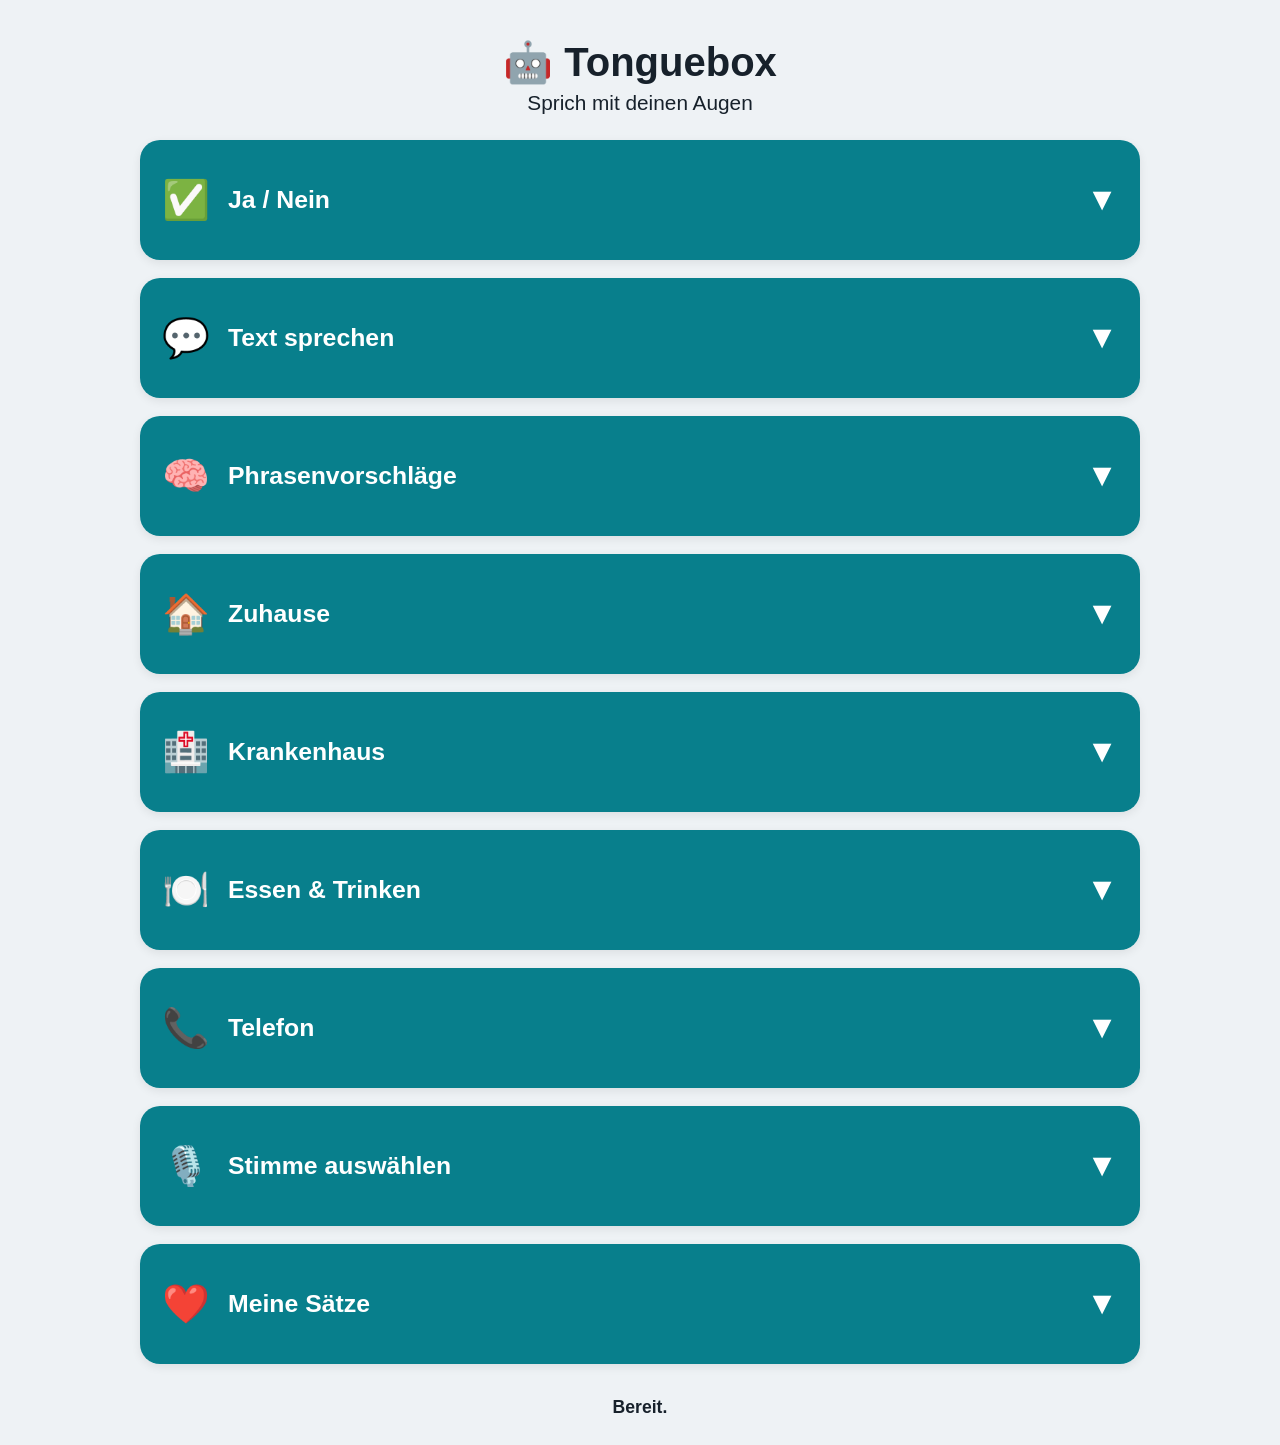
==== index.html @ 25cdd68d "Remove Tonguebox logo image from index.html Removed the Tonguebox logo image from the HTML." ====
<!DOCTYPE html>
<html lang="de">

<head>

<meta charset="UTF-8">

<meta name="viewport"
content="width=device-width, initial-scale=1.0, viewport-fit=cover">

<title>Tonguebox – Sprich mit deinen Augen</title>

<style>

* {
    box-sizing: border-box;
}

html {
    scroll-behavior: smooth;
}

body {
    margin: 0;
    padding: 12px;
    font-family: Arial, Helvetica, sans-serif;
    background: #eef2f5;
    color: #17212b;
}

main {
    max-width: 1000px;
    margin: auto;
}

h1 {
    text-align: center;
    font-size: 2.5rem;
    margin-bottom: 5px;
}

.subtitle {
    text-align: center;
    font-size: 1.3rem;
    margin-top: 0;
    margin-bottom: 25px;
}

button,
textarea,
select {
    font-family: inherit;
}

button {
    cursor: pointer;
}


/* =====================================
   ACCORDION
===================================== */

.accordion {
    margin-bottom: 18px;
    border-radius: 20px;
    overflow: hidden;
    background: white;
    box-shadow: 0 3px 10px rgba(0,0,0,0.08);
}

.accordion-toggle {
    width: 100%;
    min-height: 120px;

    display: flex;
    align-items: center;
    justify-content: space-between;

    gap: 15px;
    padding: 22px;

    border: none;

    background: #087f8c;
    color: white;

    font-size: 1.55rem;
    font-weight: bold;

    text-align: left;
}

.accordion-toggle.open {
    background: #065f69;
}

.accordion-left {
    display: flex;
    align-items: center;
    gap: 18px;
}

.accordion-icon {
    font-size: 2.4rem;
}

.accordion-arrow {
    font-size: 2rem;
    transition: transform 0.2s ease;
}

.accordion-toggle.open .accordion-arrow {
    transform: rotate(180deg);
}

.accordion-content {
    display: none;
    padding: 20px;
    background: white;
}

.accordion-content.open {
    display: block;
}


/* =====================================
   JA / NEIN
===================================== */

.yes-no {
    display: grid;
    grid-template-columns: 1fr 1fr;
    gap: 20px;
}

.yes,
.no {
    min-height: 150px;

    border: none;
    border-radius: 20px;

    color: white;

    font-size: 2.5rem;
    font-weight: bold;
}

.yes {
    background: #198754;
}

.no {
    background: #c62828;
}


/* =====================================
   TEXT
===================================== */

textarea {
    width: 100%;
    min-height: 175px;

    padding: 18px;

    border: 3px solid #555;
    border-radius: 16px;

    font-size: 1.5rem;
}


/* =====================================
   BUTTONS
===================================== */

.big-button {
    width: 100%;
    min-height: 100px;

    margin-top: 16px;
    padding: 18px;

    border: none;
    border-radius: 16px;

    background: #0066cc;
    color: white;

    font-size: 1.5rem;
    font-weight: bold;
}

.action-grid {
    display: grid;

    grid-template-columns:
        repeat(auto-fit,minmax(200px,1fr));

    gap: 15px;
    margin-top: 15px;
}

.action-grid button {
    min-height: 85px;

    border: none;
    border-radius: 15px;

    background: #0066cc;
    color: white;

    font-size: 1.15rem;
    font-weight: bold;
}


/* =====================================
   PHRASE BUTTONS
===================================== */

.phrase-grid {
    display: grid;

    grid-template-columns:
        repeat(auto-fit,minmax(220px,1fr));

    gap: 16px;
}

.phrase-button {
    min-height: 105px;

    padding: 18px;

    border: none;
    border-radius: 16px;

    background: #5b3cc4;
    color: white;

    font-size: 1.2rem;
    font-weight: bold;
}


/* =====================================
   PHRASENVORSCHLÄGE
===================================== */

.topic-grid {
    display: grid;

    grid-template-columns:
        repeat(auto-fit,minmax(220px,1fr));

    gap: 18px;
}

.topic-button {
    min-height: 120px;

    padding: 20px;

    border: none;
    border-radius: 18px;

    background: #8b2fc9;
    color: white;

    font-size: 1.35rem;
    font-weight: bold;
}

.topic-button.active {
    outline: 6px solid #ffd400;
}

.suggestion-area {
    margin-top: 25px;
    padding-top: 20px;

    border-top: 3px solid #ddd;
}

.suggestion-heading {
    font-size: 1.4rem;
    margin-bottom: 15px;
}


/* =====================================
   STIMME
===================================== */

select {
    width: 100%;
    min-height: 75px;

    padding: 15px;

    font-size: 1.2rem;

    border: 3px solid #555;
    border-radius: 15px;

    background: white;
}


/* =====================================
   GESPEICHERTE SÄTZE
===================================== */

.saved-button {
    background: #7349c6;
}

.delete-button {
    width: 100%;
    min-height: 65px;

    margin-top: 8px;

    border: none;
    border-radius: 14px;

    background: #b71c1c;
    color: white;

    font-size: 1rem;
    font-weight: bold;
}


/* =====================================
   FOKUS / BLICKERFASSUNG
===================================== */

button:focus-visible,
textarea:focus-visible,
select:focus-visible {

    outline: 7px solid #ffd400;
    outline-offset: 5px;
}


/* =====================================
   STATUS
===================================== */

#status {
    padding: 15px;
    margin-top: 15px;

    font-size: 1.1rem;
    font-weight: bold;

    text-align: center;
}


/* =====================================
   IPHONE
===================================== */

@media(max-width:650px) {

    body {
        padding: 8px;
    }

    h1 {
        font-size: 2rem;
    }

    .accordion-toggle {
        min-height: 125px;
        padding: 18px;
    }

    .accordion-icon {
        font-size: 2.2rem;
    }

    .phrase-grid,
    .topic-grid {
        grid-template-columns: 1fr;
    }

    .yes,
    .no {
        min-height: 135px;
        font-size: 2.2rem;
    }

    .topic-button {
        min-height: 120px;
        font-size: 1.4rem;
    }

}

</style>

</head>


<body>

<main>

<h1>🤖 Tonguebox</h1>

<p class="subtitle">
Sprich mit deinen Augen
</p>


<!-- =====================================
     JA / NEIN
===================================== -->

<section class="accordion">

<button
type="button"
class="accordion-toggle"
data-target="yesno"
aria-expanded="false">

<span class="accordion-left">

<span class="accordion-icon">✅</span>

<span>Ja / Nein</span>

</span>

<span class="accordion-arrow">▼</span>

</button>


<div
id="yesno"
class="accordion-content">

<div class="yes-no">

<button
type="button"
class="yes"
onclick="speak('Ja')">

JA

</button>

<button
type="button"
class="no"
onclick="speak('Nein')">

NEIN

</button>

</div>

</div>

</section>


<!-- =====================================
     TEXT SPRECHEN
===================================== -->

<section class="accordion">

<button
type="button"
class="accordion-toggle"
data-target="textbereich"
aria-expanded="false">

<span class="accordion-left">

<span class="accordion-icon">💬</span>

<span>Text sprechen</span>

</span>

<span class="accordion-arrow">▼</span>

</button>


<div
id="textbereich"
class="accordion-content">


<textarea
id="speechText"
placeholder="Hier deinen Text schreiben ..."
aria-label="Text zum Sprechen">
</textarea>


<button
type="button"
id="speakButton"
class="big-button">

🔊 Vorlesen

</button>


<div class="action-grid">

<button
type="button"
id="stopButton">

⏹ Stoppen

</button>

<button
type="button"
id="clearButton">

🗑 Text löschen

</button>

<button
type="button"
id="saveButton">

💾 Satz speichern

</button>

</div>

</div>

</section>


<!-- =====================================
     EIGENE KATEGORIE:
     PHRASENVORSCHLÄGE
===================================== -->

<section class="accordion">

<button
type="button"
class="accordion-toggle"
data-target="phrases"
aria-expanded="false">

<span class="accordion-left">

<span class="accordion-icon">🧠</span>

<span>Phrasenvorschläge</span>

</span>

<span class="accordion-arrow">▼</span>

</button>


<div
id="phrases"
class="accordion-content">


<div class="topic-grid">

<button
type="button"
class="topic-button"
data-topic="kaffee">

☕ Kaffee

</button>


<button
type="button"
class="topic-button"
data-topic="trinken">

🥤 Trinken

</button>


<button
type="button"
class="topic-button"
data-topic="essen">

🍽️ Essen

</button>


<button
type="button"
class="topic-button"
data-topic="schmerzen">

🏥 Schmerzen

</button>


<button
type="button"
class="topic-button"
data-topic="toilette">

🚻 WC

</button>


<button
type="button"
class="topic-button"
data-topic="hilfe">

🆘 Hilfe

</button>


<button
type="button"
class="topic-button"
data-topic="telefon">

📞 Telefon

</button>


<button
type="button"
class="topic-button"
data-topic="rollstuhl">

♿ Rollstuhl

</button>


<button
type="button"
class="topic-button"
data-topic="ruhe">

😴 Ruhe

</button>


<button
type="button"
class="topic-button"
data-topic="medikamente">

💊 Medikamente

</button>

</div>


<div
class="suggestion-area">

<div
id="suggestionHeading"
class="suggestion-heading">

Wähle oben ein Thema aus.

</div>


<div
id="phraseSuggestions"
class="phrase-grid">
</div>

</div>

</div>

</section>


<!-- =====================================
     ZUHAUSE
===================================== -->

<section class="accordion">

<button
type="button"
class="accordion-toggle"
data-target="home"
aria-expanded="false">

<span class="accordion-left">

<span class="accordion-icon">🏠</span>

<span>Zuhause</span>

</span>

<span class="accordion-arrow">▼</span>

</button>


<div
id="home"
class="accordion-content">

<div class="phrase-grid">

<button
type="button"
class="phrase-button"
onclick="speak('Hallo.')">
Hallo
</button>

<button
type="button"
class="phrase-button"
onclick="speak('Wie geht es dir?')">
Wie geht es dir?
</button>

<button
type="button"
class="phrase-button"
onclick="speak('Kannst du mir bitte helfen?')">
Bitte helfen
</button>

<button
type="button"
class="phrase-button"
onclick="speak('Ich möchte etwas trinken.')">
Ich möchte trinken
</button>

<button
type="button"
class="phrase-button"
onclick="speak('Ich möchte mich ausruhen.')">
Ich möchte mich ausruhen
</button>

<button
type="button"
class="phrase-button"
onclick="speak('Danke.')">
Danke
</button>

</div>

</div>

</section>


<!-- =====================================
     KRANKENHAUS
===================================== -->

<section class="accordion">

<button
type="button"
class="accordion-toggle"
data-target="hospital"
aria-expanded="false">

<span class="accordion-left">

<span class="accordion-icon">🏥</span>

<span>Krankenhaus</span>

</span>

<span class="accordion-arrow">▼</span>

</button>


<div
id="hospital"
class="accordion-content">

<div class="phrase-grid">

<button
type="button"
class="phrase-button"
onclick="speak('Ich kann nicht sprechen und kommuniziere über dieses Gerät.')">

Ich kann nicht sprechen

</button>

<button
type="button"
class="phrase-button"
onclick="speak('Bitte geben Sie mir Zeit zum Antworten.')">

Bitte geben Sie mir Zeit

</button>

<button
type="button"
class="phrase-button"
onclick="speak('Ich brauche Hilfe.')">

Ich brauche Hilfe

</button>

<button
type="button"
class="phrase-button"
onclick="speak('Ich habe Schmerzen.')">

Ich habe Schmerzen

</button>

<button
type="button"
class="phrase-button"
onclick="speak('Bitte erklären Sie mir, was Sie machen.')">

Bitte erklären

</button>

</div>

</div>

</section>


<!-- =====================================
     ESSEN / TRINKEN
===================================== -->

<section class="accordion">

<button
type="button"
class="accordion-toggle"
data-target="food"
aria-expanded="false">

<span class="accordion-left">

<span class="accordion-icon">🍽️</span>

<span>Essen & Trinken</span>

</span>

<span class="accordion-arrow">▼</span>

</button>


<div
id="food"
class="accordion-content">

<div class="phrase-grid">

<button
type="button"
class="phrase-button"
onclick="speak('Ich möchte etwas essen.')">

Ich möchte essen

</button>

<button
type="button"
class="phrase-button"
onclick="speak('Ich möchte etwas trinken.')">

Ich möchte trinken

</button>

<button
type="button"
class="phrase-button"
onclick="speak('Ich habe Hunger.')">

Ich habe Hunger

</button>

<button
type="button"
class="phrase-button"
onclick="speak('Ich habe Durst.')">

Ich habe Durst

</button>

<button
type="button"
class="phrase-button"
onclick="speak('Ich bin fertig.')">

Ich bin fertig

</button>

</div>

</div>

</section>


<!-- =====================================
     TELEFON
===================================== -->

<section class="accordion">

<button
type="button"
class="accordion-toggle"
data-target="phone"
aria-expanded="false">

<span class="accordion-left">

<span class="accordion-icon">📞</span>

<span>Telefon</span>

</span>

<span class="accordion-arrow">▼</span>

</button>


<div
id="phone"
class="accordion-content">

<div class="phrase-grid">

<button
type="button"
class="phrase-button"
onclick="speak('Ich kommuniziere über eine Sprachausgabe.')">

Ich nutze eine Sprachausgabe

</button>

<button
type="button"
class="phrase-button"
onclick="speak('Bitte warten Sie, während ich meine Antwort schreibe.')">

Bitte warten

</button>

<button
type="button"
class="phrase-button"
onclick="speak('Bitte sprechen Sie langsamer.')">

Bitte langsamer

</button>

<button
type="button"
class="phrase-button"
onclick="speak('Bitte wiederholen Sie das.')">

Bitte wiederholen

</button>

</div>

</div>

</section>


<!-- =====================================
     STIMME
===================================== -->

<section class="accordion">

<button
type="button"
class="accordion-toggle"
data-target="voice"
aria-expanded="false">

<span class="accordion-left">

<span class="accordion-icon">🎙️</span>

<span>Stimme auswählen</span>

</span>

<span class="accordion-arrow">▼</span>

</button>


<div
id="voice"
class="accordion-content">

<select
id="voiceSelect"
aria-label="Stimme auswählen">

<option>
Stimmen werden geladen ...
</option>

</select>

</div>

</section>


<!-- =====================================
     MEINE SÄTZE
===================================== -->

<section class="accordion">

<button
type="button"
class="accordion-toggle"
data-target="saved"
aria-expanded="false">

<span class="accordion-left">

<span class="accordion-icon">❤️</span>

<span>Meine Sätze</span>

</span>

<span class="accordion-arrow">▼</span>

</button>


<div
id="saved"
class="accordion-content">

<div
id="savedSentences"
class="phrase-grid">
</div>

</div>

</section>


<div
id="status"
role="status"
aria-live="polite">

Bereit.

</div>

</main>


<script>

/* =====================================
   ELEMENTE
===================================== */

const textField =
    document.getElementById("speechText");

const voiceSelect =
    document.getElementById("voiceSelect");

const status =
    document.getElementById("status");

const phraseSuggestions =
    document.getElementById("phraseSuggestions");

const suggestionHeading =
    document.getElementById("suggestionHeading");

let voices = [];


/* =====================================
   GEÖFFNETEN BEREICH ZENTRIEREN
===================================== */

function centerSection(section) {

    setTimeout(function() {

        section.scrollIntoView({
            behavior: "smooth",
            block: "center"
        });

    }, 180);

}


/* =====================================
   ACCORDION
===================================== */

document
.querySelectorAll(".accordion-toggle")
.forEach(function(button) {

    button.addEventListener(
        "click",
        function() {

            const target =
                document.getElementById(
                    button.dataset.target
                );

            const section =
                button.closest(".accordion");

            const alreadyOpen =
                target.classList.contains("open");


            document
            .querySelectorAll(".accordion-content")
            .forEach(function(content) {

                content.classList.remove("open");

            });


            document
            .querySelectorAll(".accordion-toggle")
            .forEach(function(toggle) {

                toggle.classList.remove("open");

                toggle.setAttribute(
                    "aria-expanded",
                    "false"
                );

            });


            if(!alreadyOpen) {

                target.classList.add("open");

                button.classList.add("open");

                button.setAttribute(
                    "aria-expanded",
                    "true"
                );

                centerSection(section);

            }

        }
    );

});


/* =====================================
   STIMMEN
===================================== */

function loadVoices() {

    voices =
        window.speechSynthesis.getVoices();

    voiceSelect.innerHTML = "";


    if(voices.length === 0) {

        const option =
            document.createElement("option");

        option.textContent =
            "Noch keine Stimmen verfügbar";

        voiceSelect.appendChild(option);

        return;

    }


    voices.forEach(function(voice) {

        const option =
            document.createElement("option");

        option.value =
            voice.voiceURI;

        option.textContent =
            voice.name +
            " – " +
            voice.lang;

        voiceSelect.appendChild(option);

    });


    const savedVoice =
        localStorage.getItem(
            "tongueboxVoice"
        );


    if(savedVoice) {

        voiceSelect.value =
            savedVoice;

    }

}


window.speechSynthesis.onvoiceschanged =
    loadVoices;

loadVoices();

setTimeout(loadVoices,500);
setTimeout(loadVoices,1500);


voiceSelect.addEventListener(
"change",
function() {

    localStorage.setItem(
        "tongueboxVoice",
        voiceSelect.value
    );

});


/* =====================================
   SPRECHEN
===================================== */

function speak(text) {

    if(!text || !text.trim()) {

        status.textContent =
            "Bitte zuerst Text eingeben.";

        return;

    }


    window.speechSynthesis.cancel();


    const utterance =
        new SpeechSynthesisUtterance(text);


    const selectedVoice =
        voices.find(function(voice) {

            return (
                voice.voiceURI ===
                voiceSelect.value
            );

        });


    if(selectedVoice) {

        utterance.voice =
            selectedVoice;

        utterance.lang =
            selectedVoice.lang;

    }


    window.speechSynthesis.speak(
        utterance
    );


    status.textContent =
        "🔊 Tonguebox spricht.";

}


/* =====================================
   PHRASEN-DATEN
===================================== */

const phraseTopics = {

    kaffee: {
        title: "☕ Kaffee",
        phrases: [
            "Ich möchte einen Kaffee.",
            "Bitte mit Milch.",
            "Bitte ohne Milch.",
            "Bitte mit Zucker.",
            "Bitte ohne Zucker.",
            "Noch einen Kaffee bitte.",
            "Der Kaffee ist zu heiß.",
            "Der Kaffee ist zu kalt."
        ]
    },

    trinken: {
        title: "🥤 Trinken",
        phrases: [
            "Ich möchte etwas trinken.",
            "Ich habe Durst.",
            "Ich möchte Wasser.",
            "Ich möchte einen Saft.",
            "Ich möchte einen Tee.",
            "Bitte noch etwas zu trinken.",
            "Nein danke, ich habe genug."
        ]
    },

    essen: {
        title: "🍽️ Essen",
        phrases: [
            "Ich möchte etwas essen.",
            "Ich habe Hunger.",
            "Was gibt es zu essen?",
            "Bitte noch etwas.",
            "Das schmeckt gut.",
            "Nein danke.",
            "Ich bin fertig."
        ]
    },

    schmerzen: {
        title: "🏥 Schmerzen",
        phrases: [
            "Ich habe Schmerzen.",
            "Die Schmerzen sind stark.",
            "Die Schmerzen sind leicht.",
            "Bitte helfen Sie mir.",
            "Bitte fragen Sie mich, wo es weh tut.",
            "Ich brauche eine Pause."
        ]
    },

    toilette: {
        title: "🚻 WC",
        phrases: [
            "Ich muss auf die Toilette.",
            "Bitte helfen Sie mir zur Toilette.",
            "Ich brauche Hilfe beim WC.",
            "Wo ist die Toilette?",
            "Bitte warten Sie einen Moment."
        ]
    },

    hilfe: {
        title: "🆘 Hilfe",
        phrases: [
            "Ich brauche Hilfe.",
            "Kannst du mir bitte helfen?",
            "Bitte komm zu mir.",
            "Ich brauche Unterstützung.",
            "Bitte warten Sie einen Moment."
        ]
    },

    telefon: {
        title: "📞 Telefon",
        phrases: [
            "Ich möchte telefonieren.",
            "Ich kommuniziere über eine Sprachausgabe.",
            "Bitte warten Sie, während ich meine Antwort schreibe.",
            "Bitte sprechen Sie langsamer.",
            "Bitte wiederholen Sie das.",
            "Danke für Ihre Geduld."
        ]
    },

    rollstuhl: {
        title: "♿ Rollstuhl",
        phrases: [
            "Ich brauche meinen Rollstuhl.",
            "Bitte stellen Sie meinen Rollstuhl näher.",
            "Bitte helfen Sie mir beim Rollstuhl.",
            "Ich möchte mit dem Rollstuhl fahren.",
            "Bitte ändern Sie meine Position."
        ]
    },

    ruhe: {
        title: "😴 Ruhe",
        phrases: [
            "Ich bin müde.",
            "Ich brauche eine Pause.",
            "Ich möchte mich ausruhen.",
            "Bitte lassen Sie mich kurz in Ruhe.",
            "Ich möchte schlafen."
        ]
    },

    medikamente: {
        title: "💊 Medikamente",
        phrases: [
            "Ich brauche meine Medikamente.",
            "Wann bekomme ich meine Medikamente?",
            "Bitte erklären Sie mir dieses Medikament.",
            "Habe ich meine Medikamente schon bekommen?",
            "Bitte warten Sie einen Moment."
        ]
    }

};


/* =====================================
   THEMA AUSWÄHLEN
===================================== */

document
.querySelectorAll(".topic-button")
.forEach(function(button) {

    button.addEventListener(
        "click",
        function() {

            document
            .querySelectorAll(".topic-button")
            .forEach(function(item) {

                item.classList.remove("active");

            });


            button.classList.add("active");


            const topicName =
                button.dataset.topic;


            showPhraseSuggestions(
                topicName
            );

        }
    );

});


/* =====================================
   PHRASEN ANZEIGEN
===================================== */

function showPhraseSuggestions(topicName) {

    const topic =
        phraseTopics[topicName];


    if(!topic) {
        return;
    }


    suggestionHeading.textContent =
        topic.title +
        " – passende Sätze";


    phraseSuggestions.innerHTML = "";


    topic.phrases.forEach(
    function(sentence) {

        const button =
            document.createElement("button");


        button.type =
            "button";

        button.className =
            "phrase-button";

        button.textContent =
            sentence;


        button.addEventListener(
            "click",
            function() {

                speak(sentence);

            }
        );


        phraseSuggestions.appendChild(
            button
        );

    });


    setTimeout(function() {

        suggestionHeading.scrollIntoView({
            behavior: "smooth",
            block: "center"
        });

    },120);

}


/* =====================================
   TEXT VORLESEN
===================================== */

document
.getElementById("speakButton")
.addEventListener(
"click",
function() {

    speak(
        textField.value
    );

});


/* =====================================
   STOPP
===================================== */

document
.getElementById("stopButton")
.addEventListener(
"click",
function() {

    window.speechSynthesis.cancel();

    status.textContent =
        "⏹ Sprachausgabe gestoppt.";

});


/* =====================================
   TEXT LÖSCHEN
===================================== */

document
.getElementById("clearButton")
.addEventListener(
"click",
function() {

    textField.value = "";

    status.textContent =
        "🗑 Text gelöscht.";

});


/* =====================================
   SÄTZE SPEICHERN
===================================== */

function getSavedSentences() {

    try {

        return JSON.parse(

            localStorage.getItem(
                "tongueboxSentences"
            ) || "[]"

        );

    }

    catch(error) {

        return [];

    }

}


document
.getElementById("saveButton")
.addEventListener(
"click",
function() {

    const text =
        textField.value.trim();


    if(!text) {

        status.textContent =
            "Bitte zuerst einen Satz eingeben.";

        return;

    }


    const sentences =
        getSavedSentences();


    if(!sentences.includes(text)) {

        sentences.push(text);


        localStorage.setItem(
            "tongueboxSentences",
            JSON.stringify(sentences)
        );


        status.textContent =
            "💾 Satz gespeichert.";

    }

    else {

        status.textContent =
            "Dieser Satz ist bereits gespeichert.";

    }


    showSavedSentences();

});


/* =====================================
   GESPEICHERTE SÄTZE ANZEIGEN
===================================== */

function showSavedSentences() {

    const area =
        document.getElementById(
            "savedSentences"
        );


    area.innerHTML = "";


    const sentences =
        getSavedSentences();


    if(sentences.length === 0) {

        const info =
            document.createElement("p");


        info.textContent =
            "Noch keine eigenen Sätze gespeichert.";


        area.appendChild(info);

        return;

    }


    sentences.forEach(
    function(sentence,index) {

        const wrapper =
            document.createElement("div");


        const speakButton =
            document.createElement("button");


        speakButton.type =
            "button";

        speakButton.className =
            "phrase-button saved-button";

        speakButton.textContent =
            sentence;


        speakButton.addEventListener(
        "click",
        function() {

            speak(sentence);

        });


        const deleteButton =
            document.createElement("button");


        deleteButton.type =
            "button";

        deleteButton.className =
            "delete-button";

        deleteButton.textContent =
            "🗑 Löschen";


        deleteButton.addEventListener(
        "click",
        function() {

            const list =
                getSavedSentences();


            list.splice(
                index,
                1
            );


            localStorage.setItem(
                "tongueboxSentences",
                JSON.stringify(list)
            );


            showSavedSentences();

        });


        wrapper.appendChild(
            speakButton
        );

        wrapper.appendChild(
            deleteButton
        );


        area.appendChild(
            wrapper
        );

    });

}


/* =====================================
   START
===================================== */

showSavedSentences();

</script>

</body>

</html>
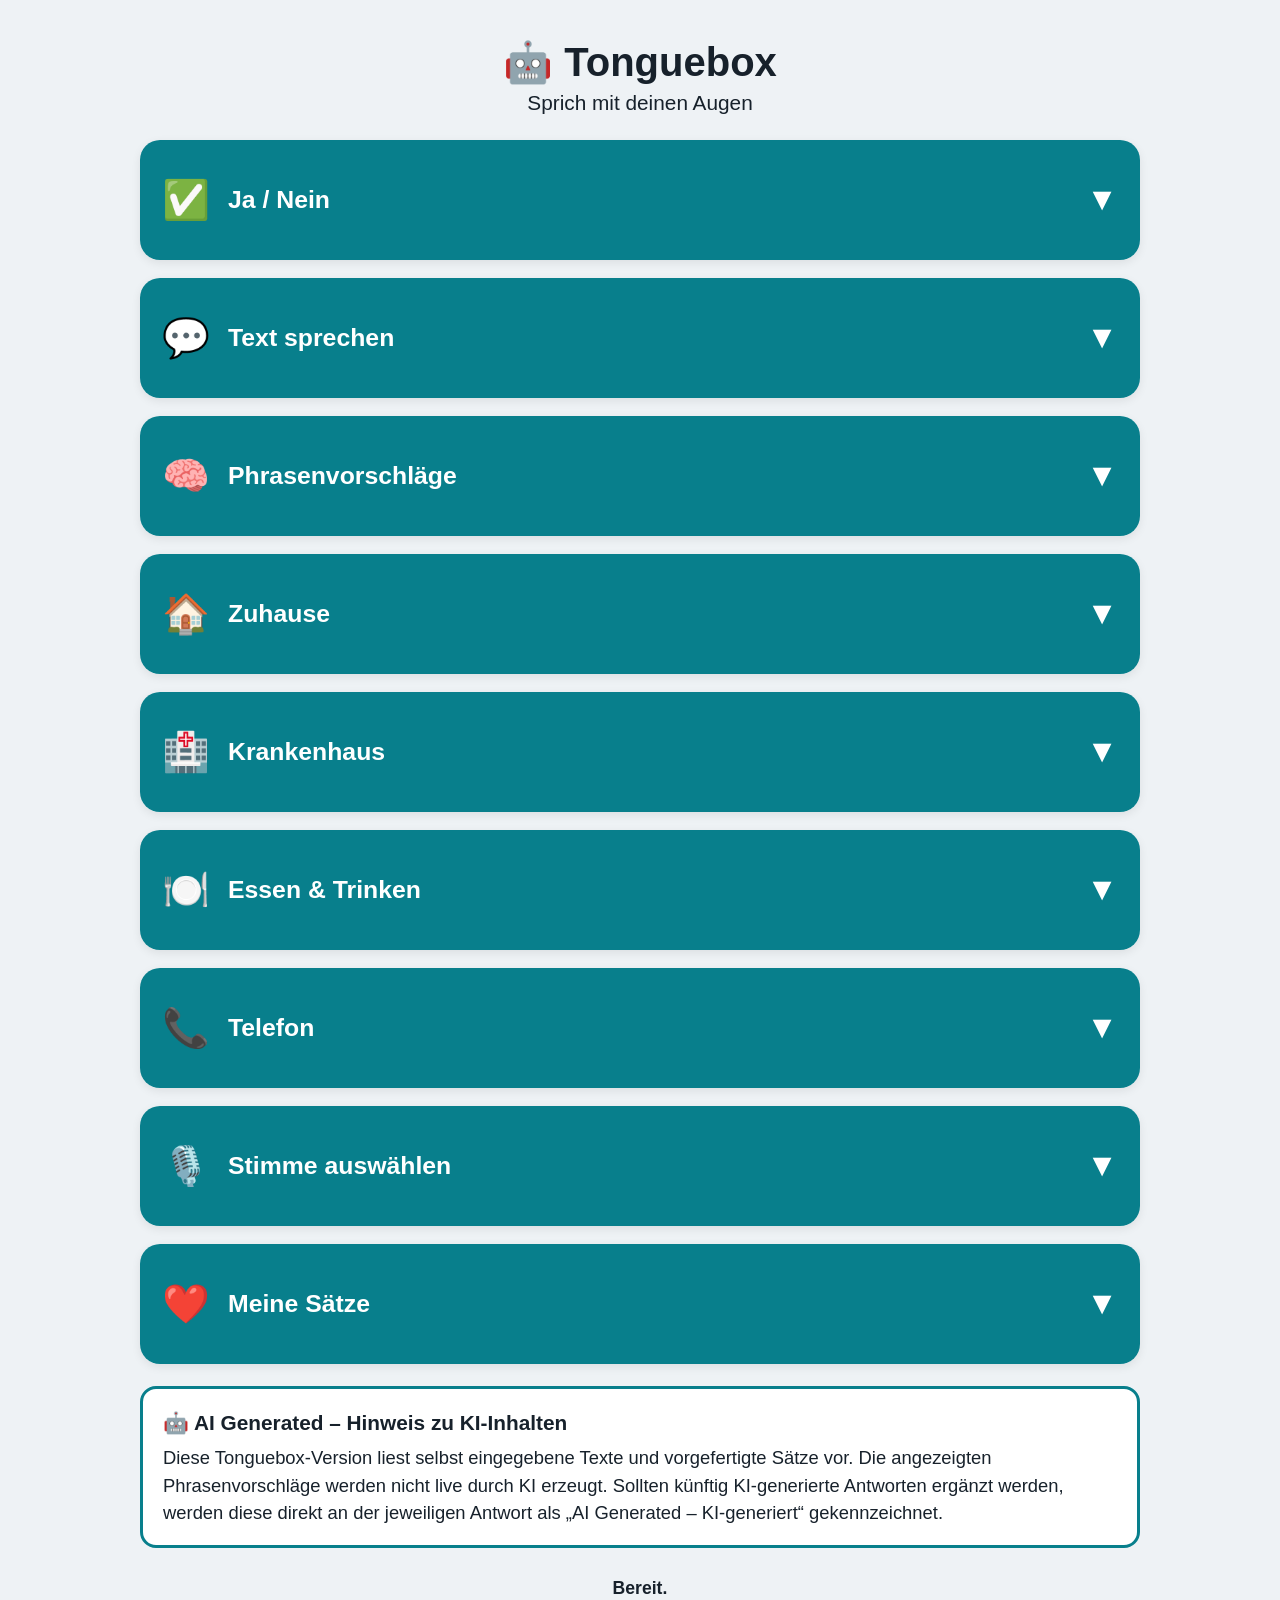
==== commit d30aeab7: "Add files via upload" ====
--- a/index.html
+++ b/index.html
@@ -406,6 +406,20 @@
 
 }
 
+
+/* KI-Transparenz: gut lesbar, auch mit Blicksteuerung */
+.ai-transparency {
+    margin: 22px 0 12px;
+    padding: 18px 20px;
+    border: 3px solid #087f8c;
+    border-radius: 16px;
+    background: #fff;
+    font-size: 1.15rem;
+    line-height: 1.5;
+}
+.ai-transparency strong { display: block; font-size: 1.3rem; margin-bottom: 6px; }
+.ai-transparency p { margin: 0; }
+
 </style>
 
 </head>
@@ -1119,6 +1133,13 @@
 
 </section>
 
+
+
+<!-- Transparenzhinweis: Diese HTML-Version erzeugt keine KI-Antworten. -->
+<aside class="ai-transparency" aria-label="Hinweis zu künstlicher Intelligenz">
+  <strong>🤖 AI Generated – Hinweis zu KI-Inhalten</strong>
+  <p>Diese Tonguebox-Version liest selbst eingegebene Texte und vorgefertigte Sätze vor. Die angezeigten Phrasenvorschläge werden nicht live durch KI erzeugt. Sollten künftig KI-generierte Antworten ergänzt werden, werden diese direkt an der jeweiligen Antwort als „AI Generated – KI-generiert“ gekennzeichnet.</p>
+</aside>
 
 <div
 id="status"
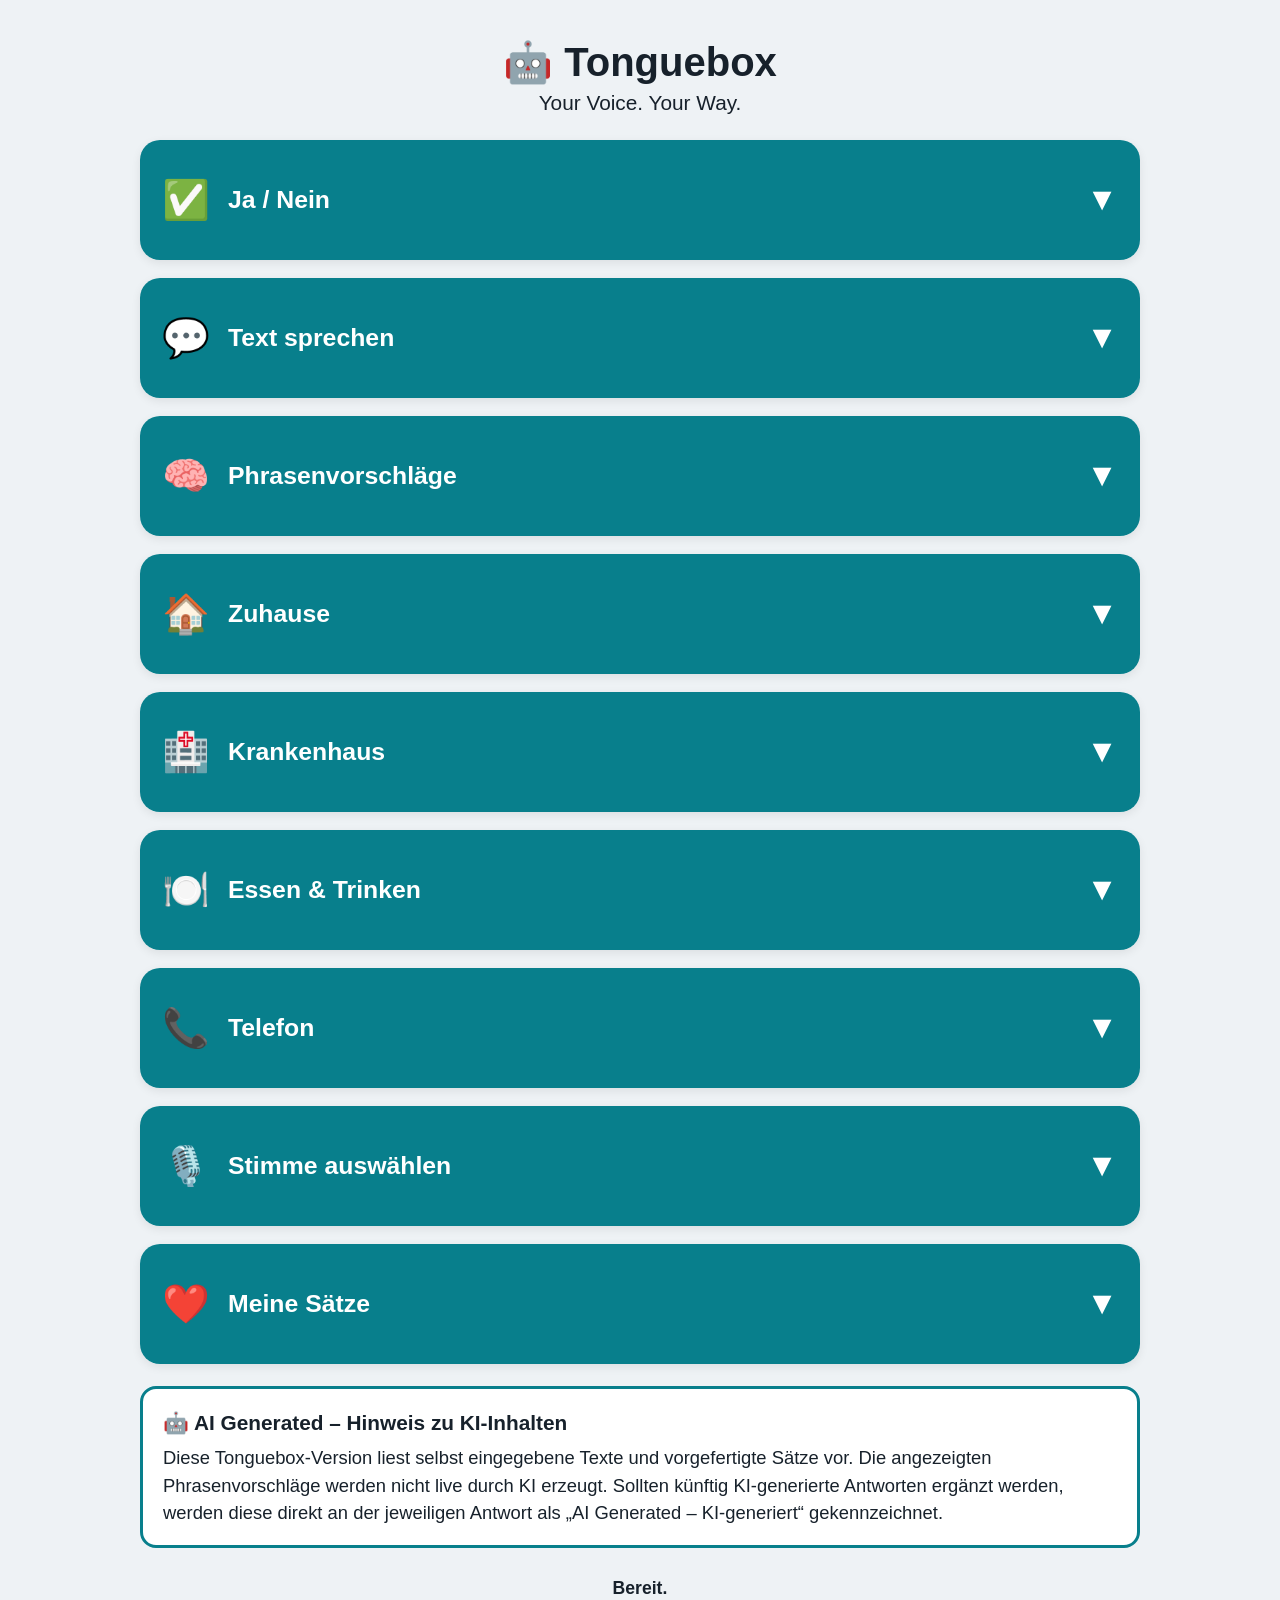
==== commit a0e1043a: "Update title and subtitle in index.html" ====
--- a/index.html
+++ b/index.html
@@ -8,7 +8,7 @@
 <meta name="viewport"
 content="width=device-width, initial-scale=1.0, viewport-fit=cover">
 
-<title>Tonguebox – Sprich mit deinen Augen</title>
+<title>Tonguebox - your voice, your way</title>
 
 <style>
 
@@ -431,9 +431,7 @@
 
 <h1>🤖 Tonguebox</h1>
 
-<p class="subtitle">
-Sprich mit deinen Augen
-</p>
+<p class="subtitle">Your Voice. Your Way.</p>
 
 
 <!-- =====================================
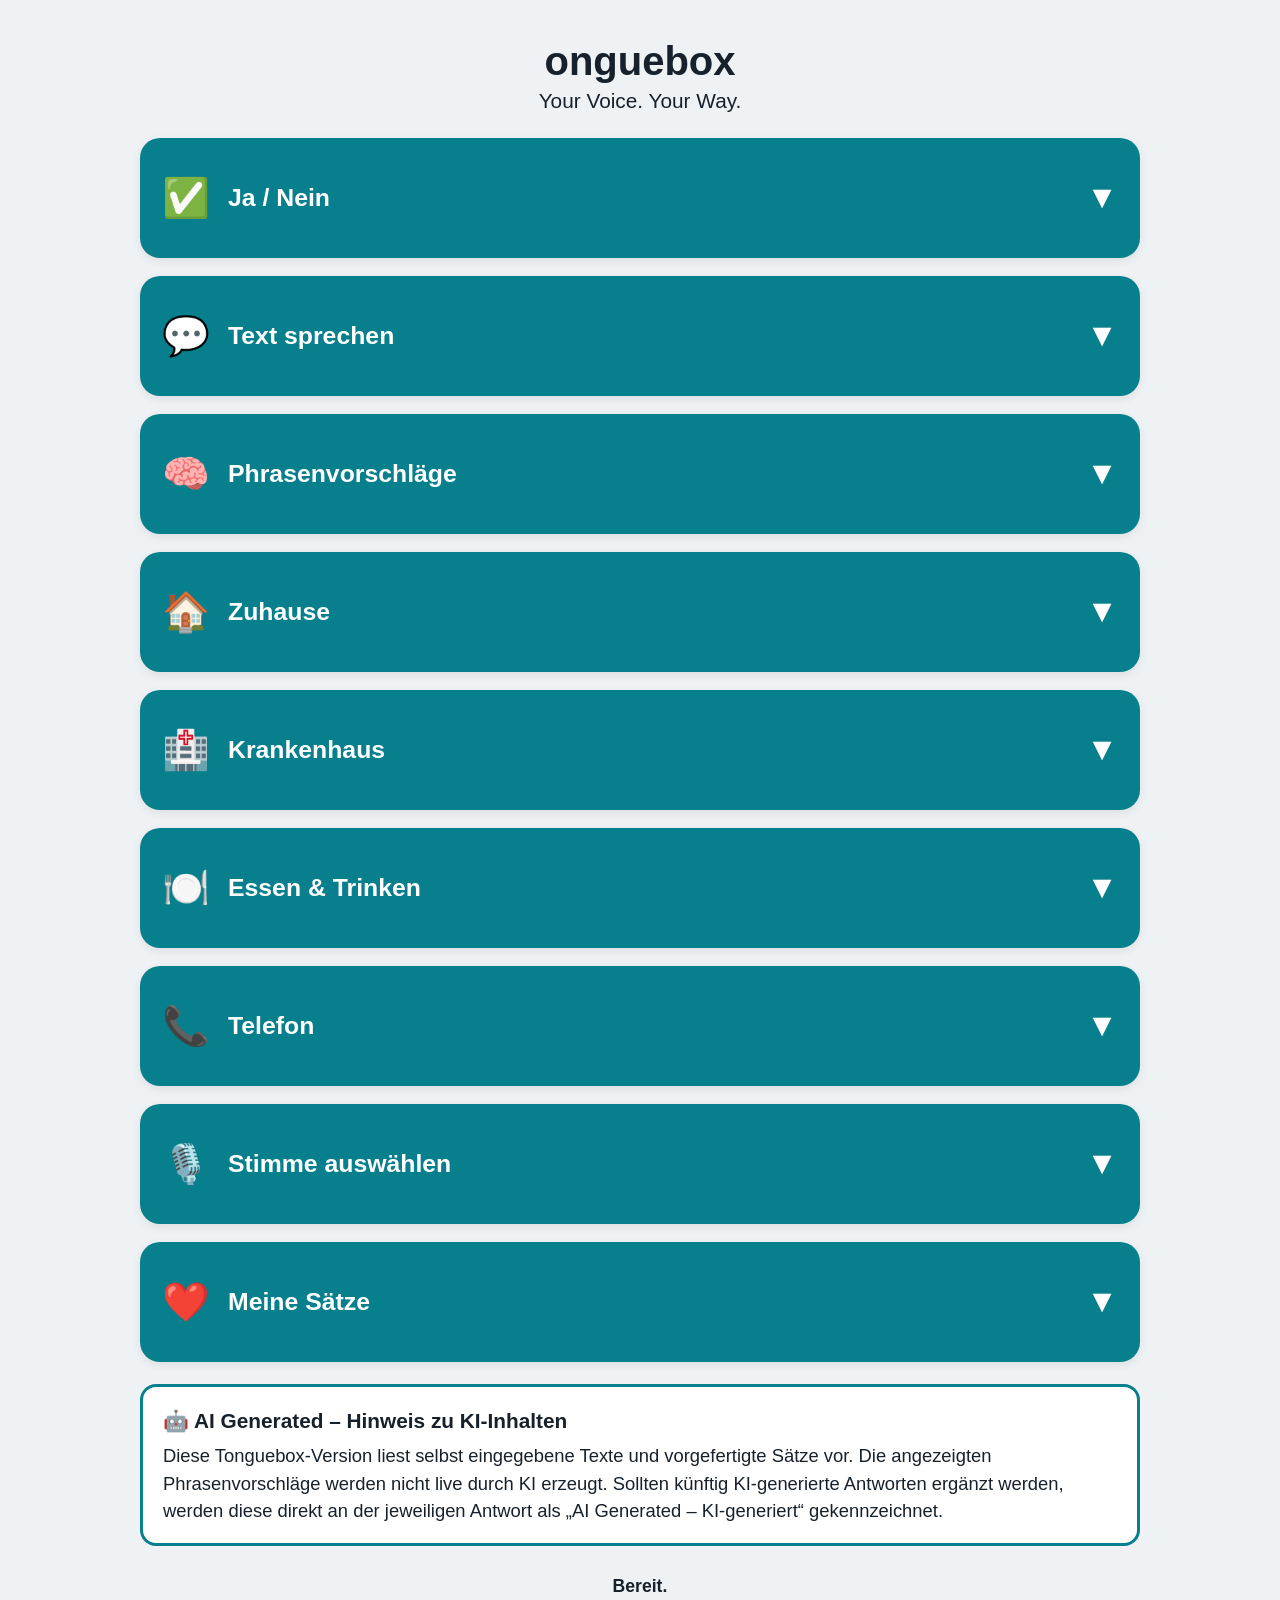
==== commit 5f82d21d: "Fix heading typo in index.html" ====
--- a/index.html
+++ b/index.html
@@ -429,7 +429,7 @@
 
 <main>
 
-<h1>🤖 Tonguebox</h1>
+<h1>onguebox</h1>
 
 <p class="subtitle">Your Voice. Your Way.</p>
 
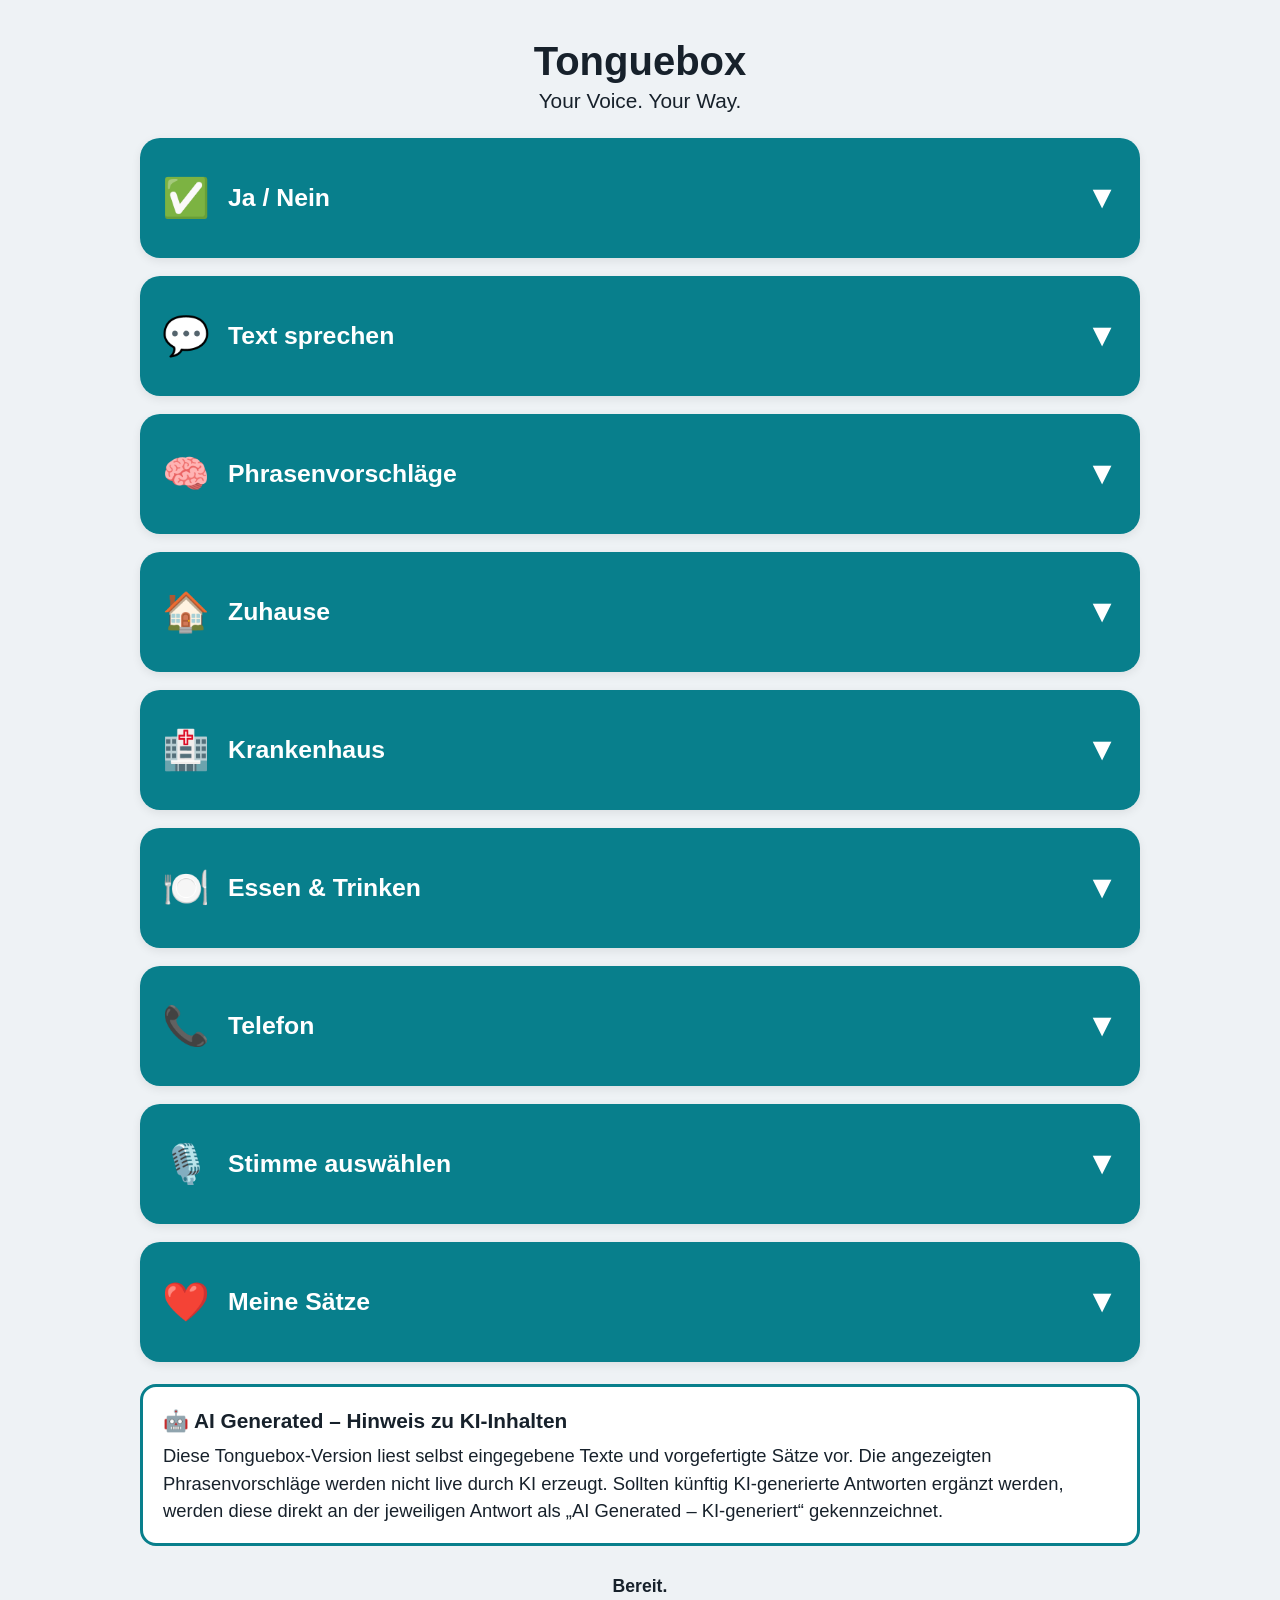
==== commit a3ec30ec: "Correct capitalization of 'Tonguebox' in header" ====
--- a/index.html
+++ b/index.html
@@ -429,7 +429,7 @@
 
 <main>
 
-<h1>onguebox</h1>
+<h1>Tonguebox</h1>
 
 <p class="subtitle">Your Voice. Your Way.</p>
 
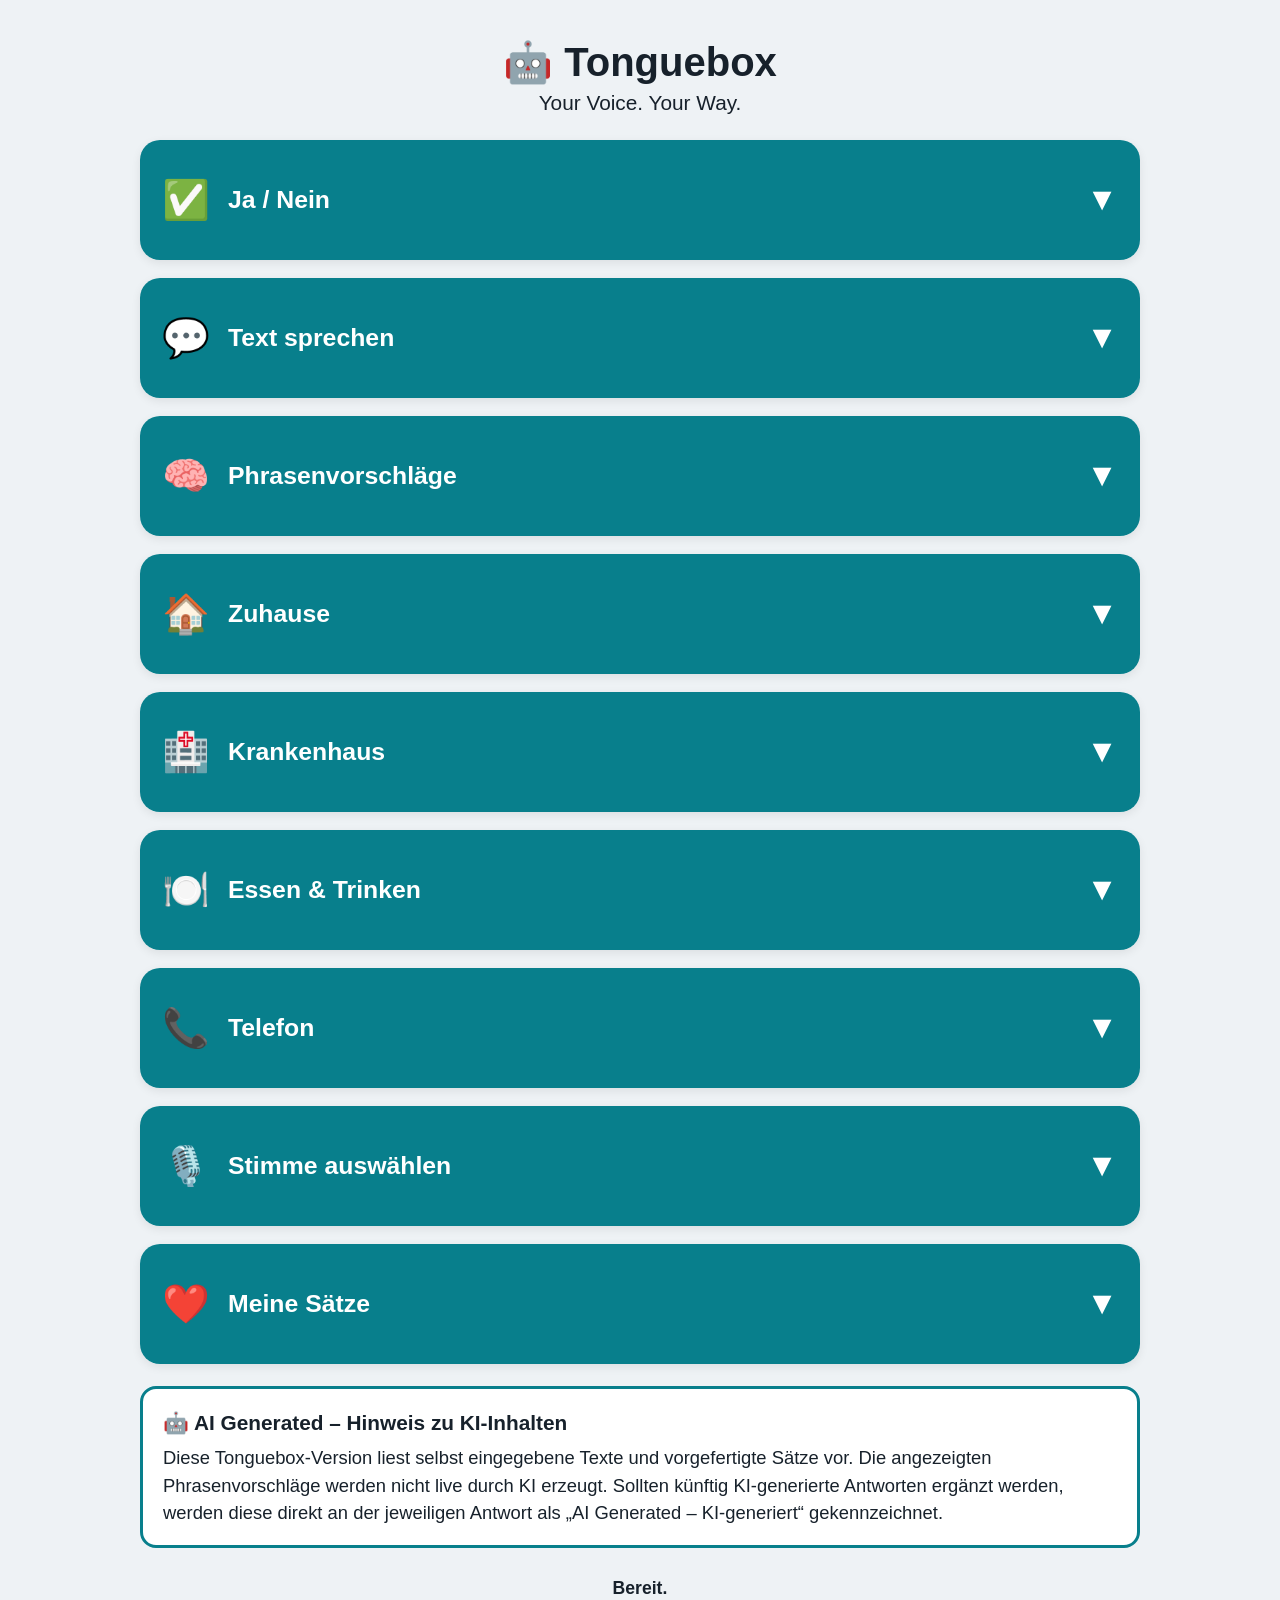
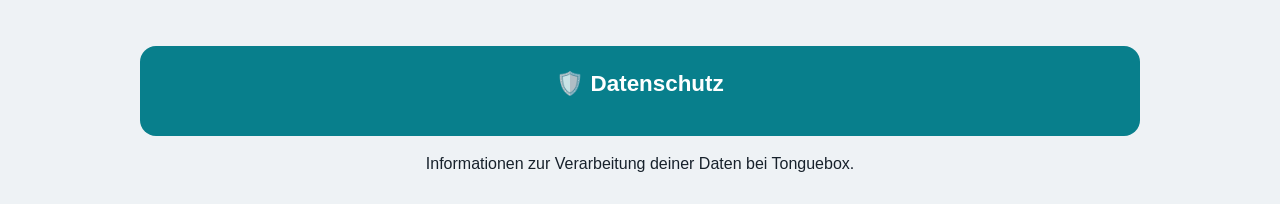
==== commit d7dcf733: "Add files via upload" ====
--- a/index.html
+++ b/index.html
@@ -8,7 +8,7 @@
 <meta name="viewport"
 content="width=device-width, initial-scale=1.0, viewport-fit=cover">
 
-<title>Tonguebox - your voice, your way</title>
+<title>Tonguebox – Your Voice. Your Way.</title>
 
 <style>
 
@@ -429,9 +429,11 @@
 
 <main>
 
-<h1>Tonguebox</h1>
-
-<p class="subtitle">Your Voice. Your Way.</p>
+<h1>🤖 Tonguebox</h1>
+
+<p class="subtitle">
+Your Voice. Your Way.
+</p>
 
 
 <!-- =====================================
@@ -1149,6 +1151,16 @@
 </div>
 
 </main>
+
+<!-- Datenschutz: zentrale Datenschutzerklärung von E-Tongue -->
+<footer style="max-width:1000px;margin:32px auto 12px;text-align:center">
+  <a href="https://www.e-tongue.com/datenschutz/" target="_blank" rel="noopener noreferrer"
+     style="display:block;min-height:90px;padding:24px 16px;border-radius:16px;background:#087f8c;color:white;font-size:1.4rem;font-weight:bold;text-decoration:none;outline-offset:5px">
+    🛡️ Datenschutz
+  </a>
+  <p style="font-size:1rem;line-height:1.5">Informationen zur Verarbeitung deiner Daten bei Tonguebox.</p>
+</footer>
+
 
 
 <script>
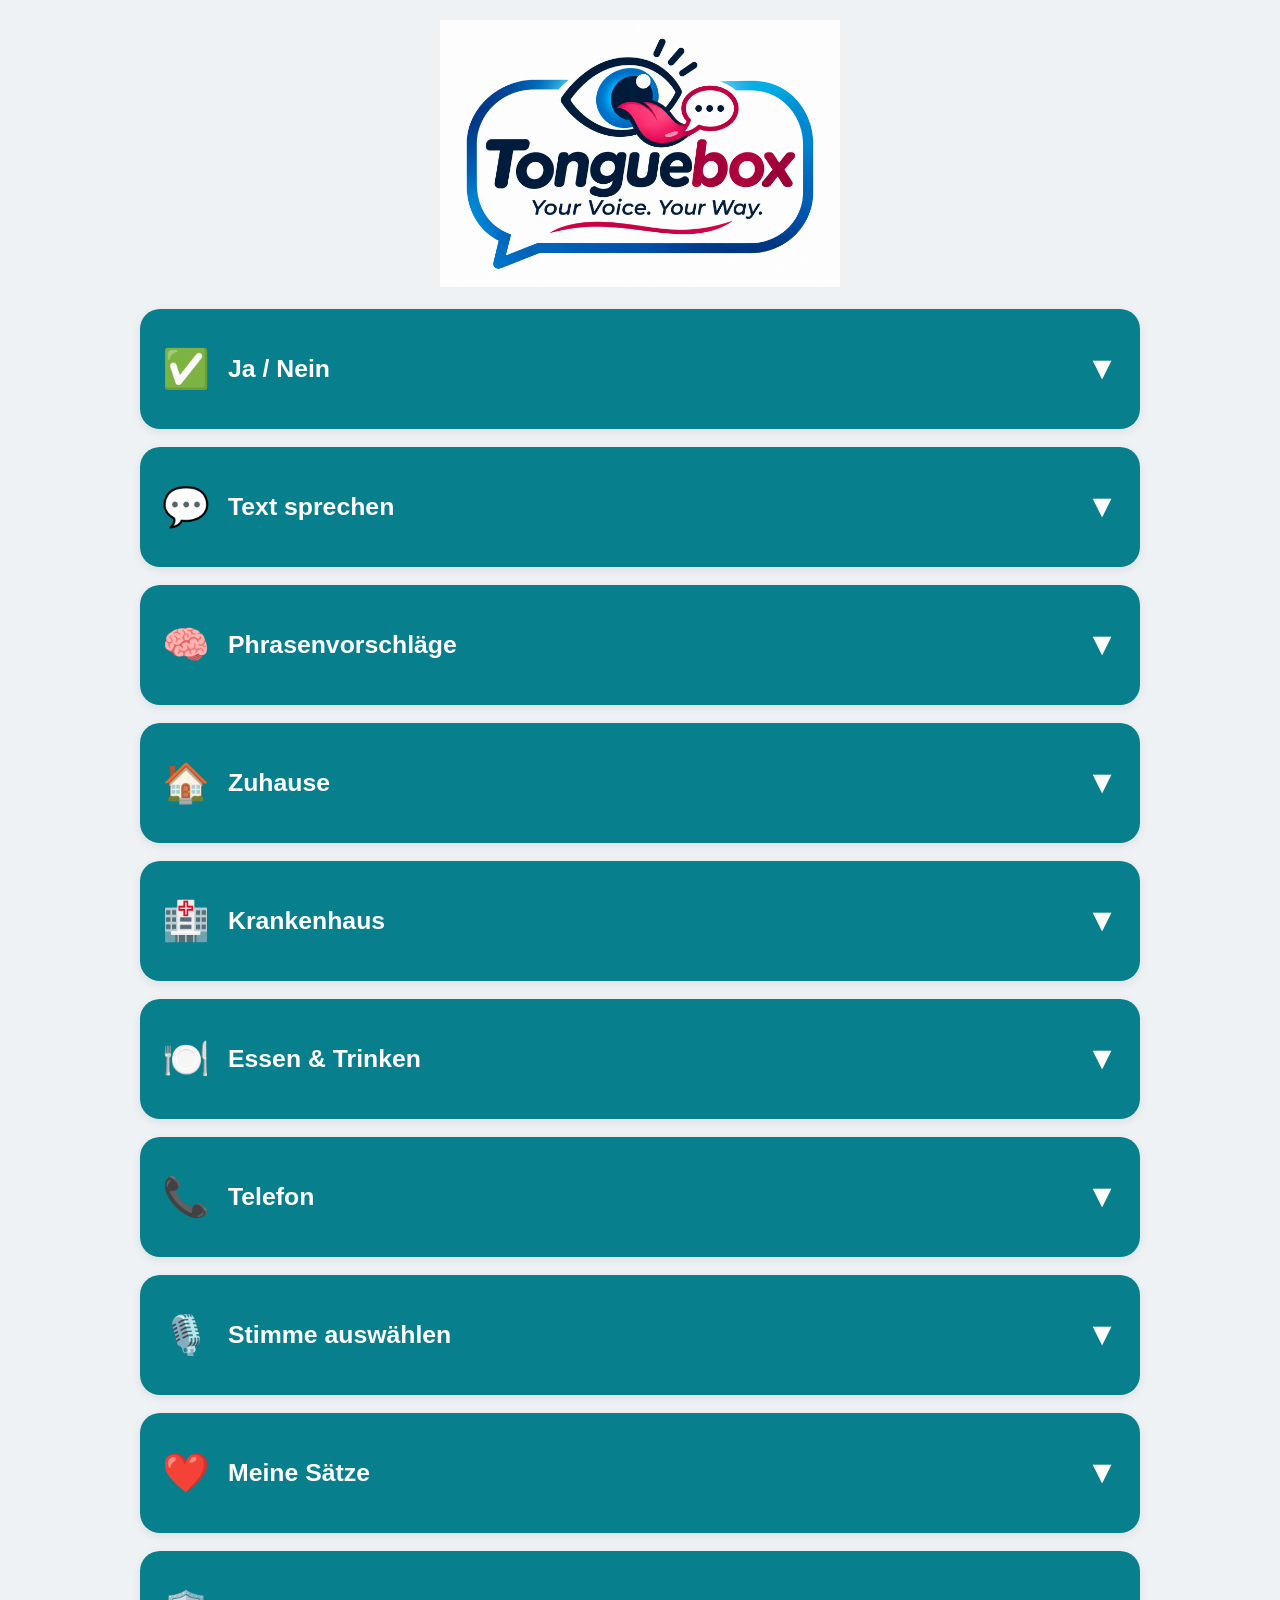
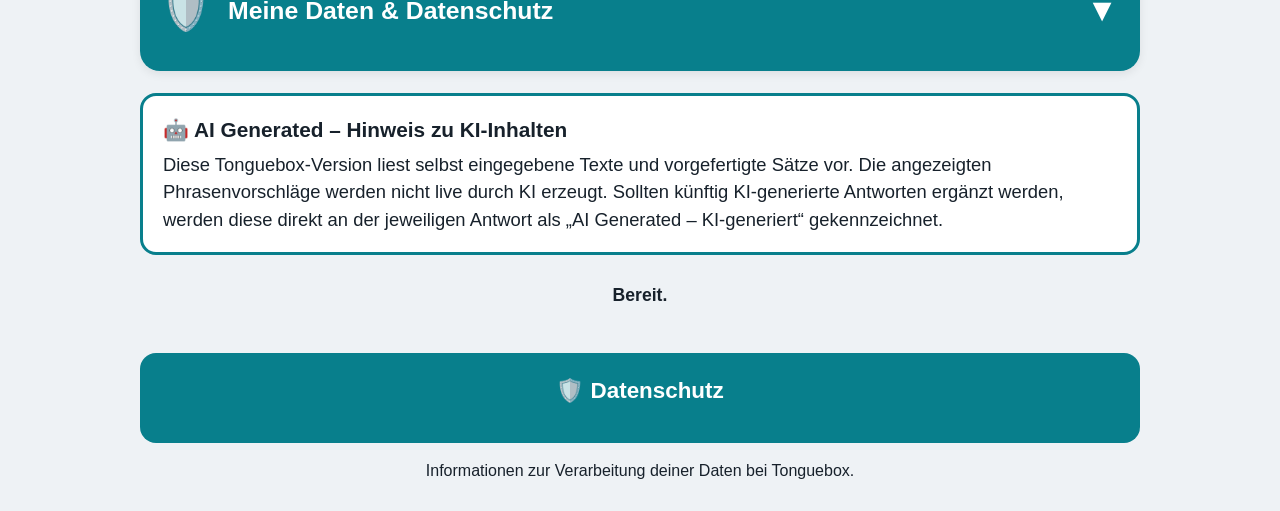
==== commit c915d0d8: "Add files via upload" ====
--- a/index.html
+++ b/index.html
@@ -4,6 +4,7 @@
 <head>
 
 <meta charset="UTF-8">
+<meta name="referrer" content="strict-origin-when-cross-origin">
 
 <meta name="viewport"
 content="width=device-width, initial-scale=1.0, viewport-fit=cover">
@@ -420,6 +421,8 @@
 .ai-transparency strong { display: block; font-size: 1.3rem; margin-bottom: 6px; }
 .ai-transparency p { margin: 0; }
 
+.brand-logo { display:flex; justify-content:center; margin: 8px auto 22px; }
+.brand-logo img { display:block; width:min(100%, 400px); height:auto; object-fit:contain; }
 </style>
 
 </head>
@@ -429,11 +432,9 @@
 
 <main>
 
-<h1>🤖 Tonguebox</h1>
-
-<p class="subtitle">
-Your Voice. Your Way.
-</p>
+<div class="brand-logo"><img src="[data-uri]